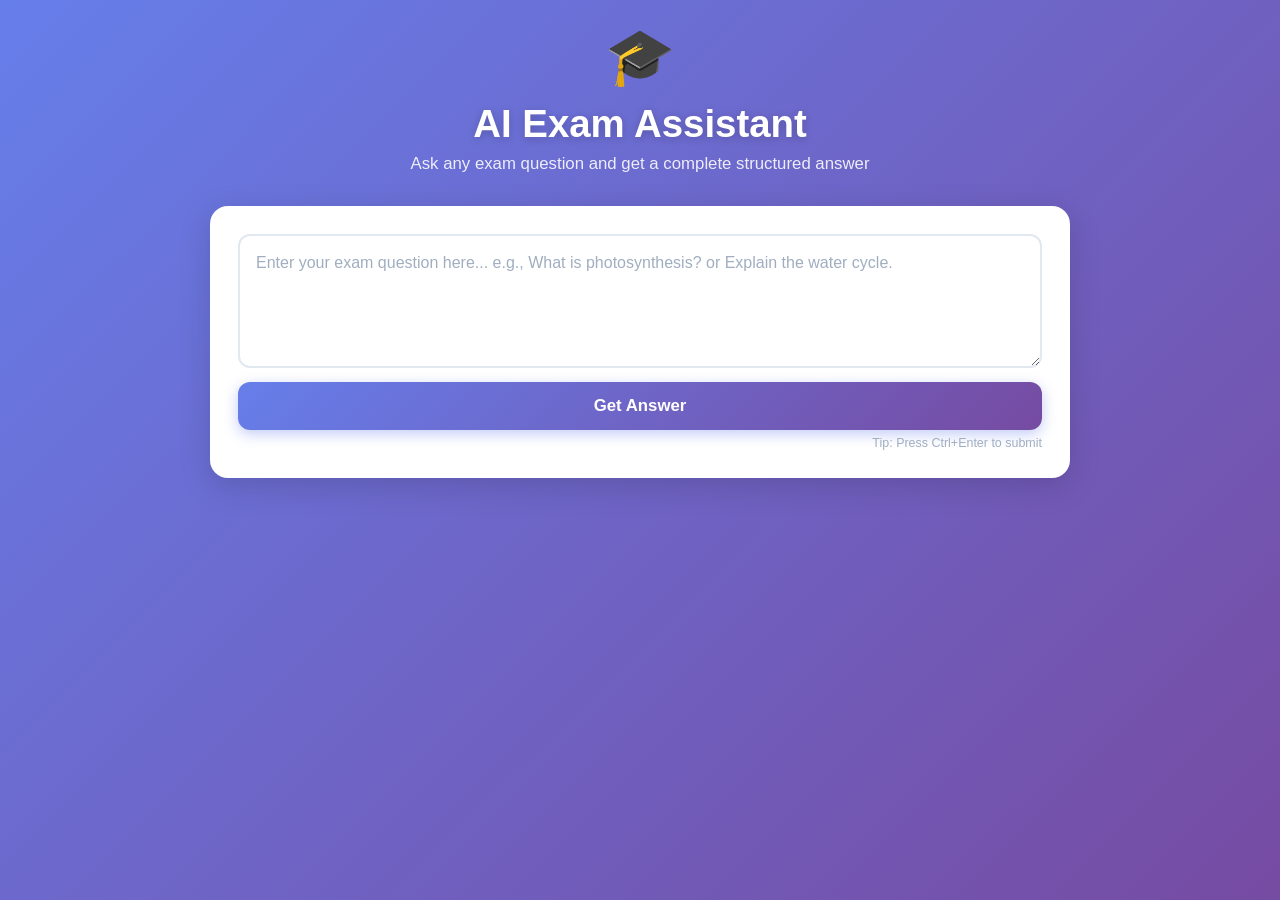
==== templates/index.html @ 17922f86 "Build an AI Exam Assistant web application Create a Flask application with a Python backend, HTML/CS" ====
<!DOCTYPE html>
<html lang="en">
<head>
    <meta charset="UTF-8">
    <meta name="viewport" content="width=device-width, initial-scale=1.0">
    <title>AI Exam Assistant</title>
    <link rel="stylesheet" href="/static/style.css">
</head>
<body>
    <div class="container">
        <header>
            <div class="logo">🎓</div>
            <h1>AI Exam Assistant</h1>
            <p class="subtitle">Ask any exam question and get a complete structured answer</p>
        </header>

        <div class="input-section">
            <div class="input-wrapper">
                <textarea
                    id="questionInput"
                    placeholder="Enter your exam question here... e.g., What is photosynthesis? or Explain the water cycle."
                    rows="4"
                ></textarea>
                <button id="askBtn" onclick="askQuestion()">
                    <span id="btnText">Get Answer</span>
                    <span id="btnLoader" class="hidden">⏳ Generating...</span>
                </button>
            </div>
        </div>

        <div id="errorBox" class="error-box hidden"></div>

        <div id="resultSection" class="result-section hidden">
            <div class="result-header">
                <h2>📋 Your Answer</h2>
                <button class="clear-btn" onclick="clearResult()">✕ Clear</button>
            </div>
            <div id="questionDisplay" class="question-display"></div>
            <div id="answerCards" class="answer-cards"></div>
        </div>
    </div>

    <script>
        const sectionConfig = [
            { key: "Simple Explanation", icon: "💡", color: "blue" },
            { key: "Bullet Points", icon: "📌", color: "green" },
            { key: "2-Mark Answer", icon: "✏️", color: "orange" },
            { key: "5-Mark Answer", icon: "📝", color: "purple" },
            { key: "Keywords", icon: "🔑", color: "red" },
            { key: "Hindi Translation", icon: "🇮🇳", color: "teal" },
        ];

        function parseAnswer(text) {
            const sections = {};
            const lines = text.split('\n');
            let currentSection = null;
            let currentContent = [];

            for (const line of lines) {
                const trimmed = line.trim();
                let matched = false;

                for (const config of sectionConfig) {
                    const patterns = [
                        new RegExp(`^\\*?\\*?\\d+\\.?\\s*\\*?\\*?${config.key}\\*?\\*?`, 'i'),
                        new RegExp(`^\\*?\\*?${config.key}\\*?\\*?\\s*:?\\s*$`, 'i'),
                        new RegExp(`^#+\\s*${config.key}`, 'i'),
                    ];
                    for (const pattern of patterns) {
                        if (pattern.test(trimmed)) {
                            if (currentSection) {
                                sections[currentSection] = currentContent.join('\n').trim();
                            }
                            currentSection = config.key;
                            currentContent = [];
                            matched = true;
                            break;
                        }
                    }
                    if (matched) break;
                }

                if (!matched && currentSection) {
                    currentContent.push(line);
                }
            }

            if (currentSection) {
                sections[currentSection] = currentContent.join('\n').trim();
            }

            return sections;
        }

        function formatContent(text) {
            return text
                .replace(/\*\*(.*?)\*\*/g, '<strong>$1</strong>')
                .replace(/\*(.*?)\*/g, '<em>$1</em>')
                .replace(/^[-•]\s+(.+)/gm, '<li>$1</li>')
                .replace(/(<li>.*<\/li>)/s, '<ul>$1</ul>')
                .replace(/\n\n/g, '</p><p>')
                .replace(/\n/g, '<br>');
        }

        async function askQuestion() {
            const question = document.getElementById('questionInput').value.trim();
            if (!question) {
                showError("Please enter a question before submitting.");
                return;
            }

            setLoading(true);
            hideError();
            hideResult();

            try {
                const response = await fetch('/ask', {
                    method: 'POST',
                    headers: { 'Content-Type': 'application/json' },
                    body: JSON.stringify({ question })
                });

                const data = await response.json();

                if (data.error) {
                    showError(data.error);
                } else {
                    displayResult(question, data.answer);
                }
            } catch (err) {
                showError("Something went wrong. Please try again.");
            } finally {
                setLoading(false);
            }
        }

        function displayResult(question, answerText) {
            document.getElementById('questionDisplay').textContent = '❓ ' + question;

            const sections = parseAnswer(answerText);
            const cardsContainer = document.getElementById('answerCards');
            cardsContainer.innerHTML = '';

            for (const config of sectionConfig) {
                const content = sections[config.key];
                if (!content) continue;

                const card = document.createElement('div');
                card.className = `answer-card color-${config.color}`;
                card.innerHTML = `
                    <div class="card-header">
                        <span class="card-icon">${config.icon}</span>
                        <h3>${config.key}</h3>
                    </div>
                    <div class="card-body">${formatContent(content)}</div>
                `;
                cardsContainer.appendChild(card);
            }

            if (cardsContainer.children.length === 0) {
                cardsContainer.innerHTML = `<div class="raw-answer">${formatContent(answerText)}</div>`;
            }

            document.getElementById('resultSection').classList.remove('hidden');
            document.getElementById('resultSection').scrollIntoView({ behavior: 'smooth' });
        }

        function clearResult() {
            hideResult();
            document.getElementById('questionInput').value = '';
        }

        function setLoading(loading) {
            const btn = document.getElementById('askBtn');
            const btnText = document.getElementById('btnText');
            const btnLoader = document.getElementById('btnLoader');
            btn.disabled = loading;
            btnText.classList.toggle('hidden', loading);
            btnLoader.classList.toggle('hidden', !loading);
        }

        function showError(msg) {
            const box = document.getElementById('errorBox');
            box.textContent = '⚠️ ' + msg;
            box.classList.remove('hidden');
        }

        function hideError() {
            document.getElementById('errorBox').classList.add('hidden');
        }

        function hideResult() {
            document.getElementById('resultSection').classList.add('hidden');
        }

        document.getElementById('questionInput').addEventListener('keydown', function(e) {
            if (e.key === 'Enter' && (e.ctrlKey || e.metaKey)) {
                askQuestion();
            }
        });
    </script>
</body>
</html>
---- static/style.css ----
* {
    margin: 0;
    padding: 0;
    box-sizing: border-box;
}

body {
    font-family: 'Segoe UI', Tahoma, Geneva, Verdana, sans-serif;
    background: linear-gradient(135deg, #667eea 0%, #764ba2 100%);
    min-height: 100vh;
    padding: 24px 16px;
}

.container {
    max-width: 860px;
    margin: 0 auto;
}

header {
    text-align: center;
    margin-bottom: 32px;
    color: white;
}

.logo {
    font-size: 56px;
    margin-bottom: 12px;
}

header h1 {
    font-size: 2.4rem;
    font-weight: 700;
    margin-bottom: 8px;
    text-shadow: 0 2px 8px rgba(0,0,0,0.2);
}

.subtitle {
    font-size: 1.05rem;
    opacity: 0.88;
}

.input-section {
    background: white;
    border-radius: 18px;
    padding: 28px;
    box-shadow: 0 8px 32px rgba(0,0,0,0.15);
    margin-bottom: 20px;
}

.input-wrapper {
    display: flex;
    flex-direction: column;
    gap: 14px;
}

textarea {
    width: 100%;
    border: 2px solid #e2e8f0;
    border-radius: 12px;
    padding: 14px 16px;
    font-size: 1rem;
    font-family: inherit;
    resize: vertical;
    transition: border-color 0.2s;
    outline: none;
    color: #1a202c;
    line-height: 1.6;
}

textarea:focus {
    border-color: #667eea;
    box-shadow: 0 0 0 3px rgba(102, 126, 234, 0.15);
}

textarea::placeholder {
    color: #a0aec0;
}

button#askBtn {
    background: linear-gradient(135deg, #667eea 0%, #764ba2 100%);
    color: white;
    border: none;
    border-radius: 12px;
    padding: 14px 28px;
    font-size: 1.05rem;
    font-weight: 600;
    cursor: pointer;
    transition: transform 0.15s, box-shadow 0.15s, opacity 0.15s;
    box-shadow: 0 4px 14px rgba(102, 126, 234, 0.4);
}

button#askBtn:hover:not(:disabled) {
    transform: translateY(-2px);
    box-shadow: 0 6px 20px rgba(102, 126, 234, 0.5);
}

button#askBtn:active:not(:disabled) {
    transform: translateY(0);
}

button#askBtn:disabled {
    opacity: 0.7;
    cursor: not-allowed;
}

.hidden {
    display: none !important;
}

.error-box {
    background: #fff5f5;
    border: 1.5px solid #fc8181;
    color: #c53030;
    border-radius: 12px;
    padding: 14px 18px;
    margin-bottom: 20px;
    font-size: 0.95rem;
}

.result-section {
    background: white;
    border-radius: 18px;
    padding: 28px;
    box-shadow: 0 8px 32px rgba(0,0,0,0.15);
}

.result-header {
    display: flex;
    justify-content: space-between;
    align-items: center;
    margin-bottom: 16px;
}

.result-header h2 {
    font-size: 1.3rem;
    color: #2d3748;
}

.clear-btn {
    background: #f7fafc;
    border: 1.5px solid #e2e8f0;
    color: #718096;
    border-radius: 8px;
    padding: 6px 14px;
    font-size: 0.875rem;
    cursor: pointer;
    transition: background 0.15s, color 0.15s;
}

.clear-btn:hover {
    background: #edf2f7;
    color: #4a5568;
}

.question-display {
    background: #f7fafc;
    border-left: 4px solid #667eea;
    border-radius: 8px;
    padding: 12px 16px;
    font-size: 1rem;
    color: #2d3748;
    font-weight: 500;
    margin-bottom: 24px;
    line-height: 1.5;
}

.answer-cards {
    display: grid;
    grid-template-columns: 1fr 1fr;
    gap: 16px;
}

@media (max-width: 600px) {
    .answer-cards {
        grid-template-columns: 1fr;
    }

    header h1 {
        font-size: 1.8rem;
    }
}

.answer-card {
    border-radius: 14px;
    overflow: hidden;
    border: 1.5px solid #e2e8f0;
    transition: transform 0.15s, box-shadow 0.15s;
}

.answer-card:hover {
    transform: translateY(-2px);
    box-shadow: 0 6px 20px rgba(0,0,0,0.1);
}

.card-header {
    display: flex;
    align-items: center;
    gap: 10px;
    padding: 12px 16px;
    font-weight: 600;
    font-size: 0.95rem;
}

.card-icon {
    font-size: 1.2rem;
}

.card-header h3 {
    font-size: 0.95rem;
    font-weight: 600;
}

.card-body {
    padding: 14px 16px;
    font-size: 0.92rem;
    color: #4a5568;
    line-height: 1.7;
    background: white;
}

.card-body ul {
    padding-left: 18px;
}

.card-body li {
    margin-bottom: 6px;
}

.card-body strong {
    color: #2d3748;
}

.raw-answer {
    padding: 16px;
    font-size: 0.95rem;
    color: #4a5568;
    line-height: 1.7;
}

/* Color themes per card */
.color-blue .card-header { background: #ebf8ff; color: #2b6cb0; }
.color-blue { border-color: #bee3f8; }

.color-green .card-header { background: #f0fff4; color: #276749; }
.color-green { border-color: #c6f6d5; }

.color-orange .card-header { background: #fffaf0; color: #c05621; }
.color-orange { border-color: #fbd38d; }

.color-purple .card-header { background: #faf5ff; color: #553c9a; }
.color-purple { border-color: #d6bcfa; }

.color-red .card-header { background: #fff5f5; color: #c53030; }
.color-red { border-color: #fed7d7; }

.color-teal .card-header { background: #e6fffa; color: #234e52; }
.color-teal { border-color: #b2f5ea; }

/* Hint text */
.input-section::after {
    content: 'Tip: Press Ctrl+Enter to submit';
    display: block;
    text-align: right;
    font-size: 0.78rem;
    color: #a0aec0;
    margin-top: 6px;
}
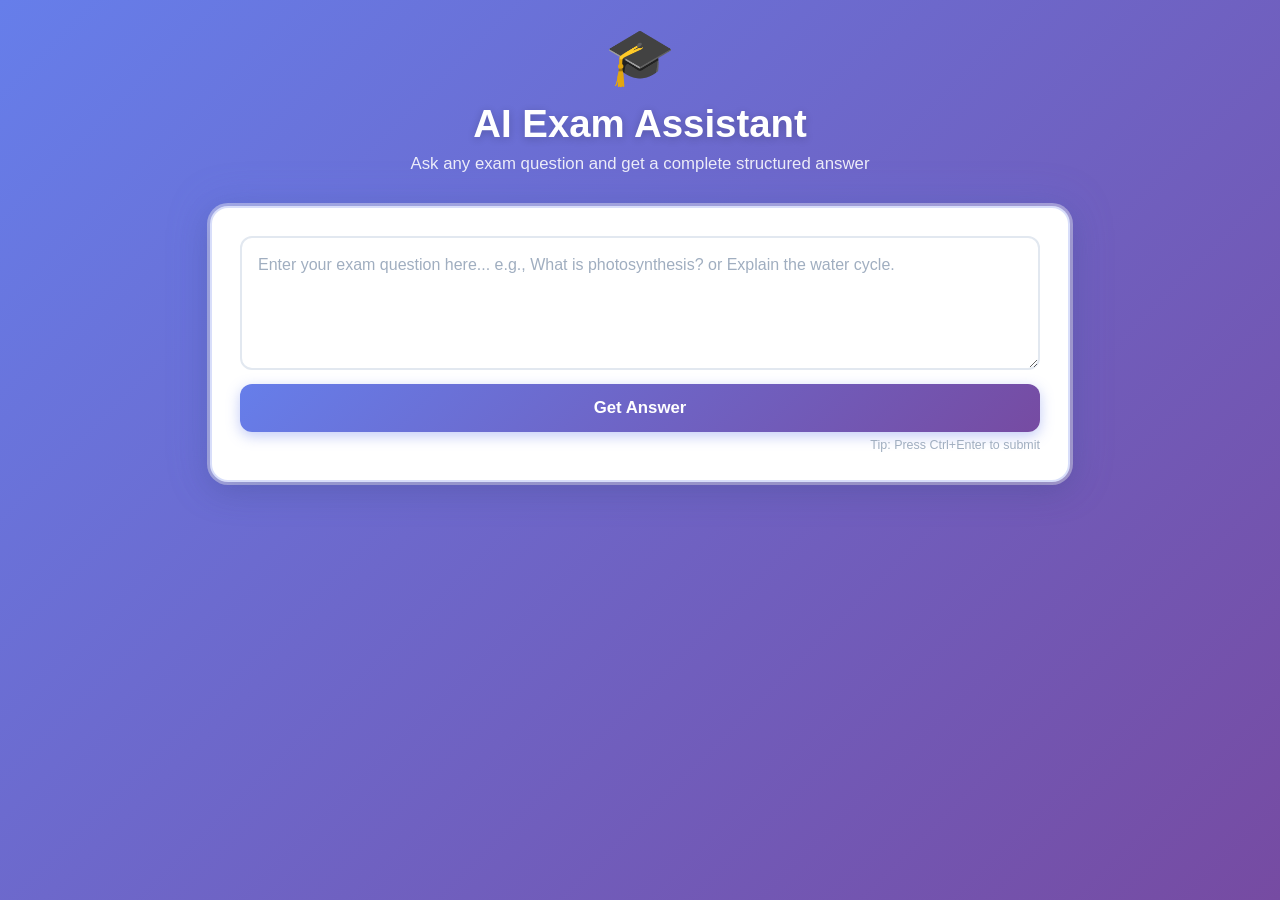
==== commit d538289e: "Improve text formatting and alignment in answer cards Refactors the `formatContent` JavaScript funct" ====
--- a/templates/index.html
+++ b/templates/index.html
@@ -93,13 +93,43 @@
         }
 
         function formatContent(text) {
-            return text
-                .replace(/\*\*(.*?)\*\*/g, '<strong>$1</strong>')
-                .replace(/\*(.*?)\*/g, '<em>$1</em>')
-                .replace(/^[-•]\s+(.+)/gm, '<li>$1</li>')
-                .replace(/(<li>.*<\/li>)/s, '<ul>$1</ul>')
-                .replace(/\n\n/g, '</p><p>')
-                .replace(/\n/g, '<br>');
+            const lines = text.split('\n');
+            let html = '';
+            let inList = false;
+
+            for (let i = 0; i < lines.length; i++) {
+                let line = lines[i]
+                    .replace(/\*\*(.*?)\*\*/g, '<strong>$1</strong>')
+                    .replace(/\*(.*?)\*/g, '<em>$1</em>');
+
+                const isBullet = /^[-•*]\s+/.test(line);
+                const isNumbered = /^\d+\.\s+/.test(line);
+                const isEmpty = line.trim() === '';
+
+                if (isBullet) {
+                    if (!inList) { html += '<ul>'; inList = true; }
+                    html += `<li>${line.replace(/^[-•*]\s+/, '')}</li>`;
+                } else if (isNumbered) {
+                    if (!inList) { html += '<ol>'; inList = 'ol'; }
+                    html += `<li>${line.replace(/^\d+\.\s+/, '')}</li>`;
+                } else {
+                    if (inList) {
+                        html += inList === 'ol' ? '</ol>' : '</ul>';
+                        inList = false;
+                    }
+                    if (isEmpty) {
+                        html += '';
+                    } else {
+                        html += `<p>${line}</p>`;
+                    }
+                }
+            }
+
+            if (inList) {
+                html += inList === 'ol' ? '</ol>' : '</ul>';
+            }
+
+            return html;
         }
 
         async function askQuestion() {
--- a/static/style.css
+++ b/static/style.css
@@ -43,8 +43,10 @@
     background: white;
     border-radius: 18px;
     padding: 28px;
-    box-shadow: 0 8px 32px rgba(0,0,0,0.15);
+    box-shadow: 0 8px 32px rgba(0,0,0,0.15), 0 0 0 3px rgba(255,255,255,0.4), 0 0 40px rgba(102,126,234,0.35);
     margin-bottom: 20px;
+    border: 2px solid rgba(102, 126, 234, 0.25);
+    position: relative;
 }
 
 .input-wrapper {
@@ -121,7 +123,8 @@
     background: white;
     border-radius: 18px;
     padding: 28px;
-    box-shadow: 0 8px 32px rgba(0,0,0,0.15);
+    box-shadow: 0 8px 32px rgba(0,0,0,0.15), 0 0 0 3px rgba(255,255,255,0.4), 0 0 40px rgba(118,75,162,0.3);
+    border: 2px solid rgba(118, 75, 162, 0.2);
 }
 
 .result-header {
@@ -153,15 +156,16 @@
 }
 
 .question-display {
-    background: #f7fafc;
-    border-left: 4px solid #667eea;
-    border-radius: 8px;
-    padding: 12px 16px;
+    background: linear-gradient(135deg, #eef2ff, #f5f3ff);
+    border-left: 5px solid #667eea;
+    border-radius: 10px;
+    padding: 14px 18px;
     font-size: 1rem;
     color: #2d3748;
-    font-weight: 500;
+    font-weight: 600;
     margin-bottom: 24px;
     line-height: 1.5;
+    box-shadow: 0 2px 10px rgba(102,126,234,0.12);
 }
 
 .answer-cards {
@@ -183,13 +187,14 @@
 .answer-card {
     border-radius: 14px;
     overflow: hidden;
-    border: 1.5px solid #e2e8f0;
-    transition: transform 0.15s, box-shadow 0.15s;
+    border: 2px solid #e2e8f0;
+    transition: transform 0.2s, box-shadow 0.2s;
+    box-shadow: 0 2px 10px rgba(0,0,0,0.07);
 }
 
 .answer-card:hover {
-    transform: translateY(-2px);
-    box-shadow: 0 6px 20px rgba(0,0,0,0.1);
+    transform: translateY(-3px);
+    box-shadow: 0 10px 28px rgba(0,0,0,0.14);
 }
 
 .card-header {
@@ -214,20 +219,42 @@
     padding: 14px 16px;
     font-size: 0.92rem;
     color: #4a5568;
-    line-height: 1.7;
+    line-height: 1.75;
     background: white;
 }
 
-.card-body ul {
-    padding-left: 18px;
+.card-body p {
+    margin: 0 0 8px 0;
+}
+
+.card-body p:last-child {
+    margin-bottom: 0;
+}
+
+.card-body ul,
+.card-body ol {
+    padding-left: 20px;
+    margin: 4px 0 8px 0;
 }
 
 .card-body li {
-    margin-bottom: 6px;
+    margin-bottom: 5px;
+    padding-left: 4px;
+    line-height: 1.6;
+}
+
+.card-body li:last-child {
+    margin-bottom: 0;
 }
 
 .card-body strong {
     color: #2d3748;
+    font-weight: 600;
+}
+
+.card-body em {
+    color: #553c9a;
+    font-style: italic;
 }
 
 .raw-answer {
@@ -237,24 +264,24 @@
     line-height: 1.7;
 }
 
-/* Color themes per card */
-.color-blue .card-header { background: #ebf8ff; color: #2b6cb0; }
-.color-blue { border-color: #bee3f8; }
-
-.color-green .card-header { background: #f0fff4; color: #276749; }
-.color-green { border-color: #c6f6d5; }
-
-.color-orange .card-header { background: #fffaf0; color: #c05621; }
-.color-orange { border-color: #fbd38d; }
-
-.color-purple .card-header { background: #faf5ff; color: #553c9a; }
-.color-purple { border-color: #d6bcfa; }
-
-.color-red .card-header { background: #fff5f5; color: #c53030; }
-.color-red { border-color: #fed7d7; }
-
-.color-teal .card-header { background: #e6fffa; color: #234e52; }
-.color-teal { border-color: #b2f5ea; }
+/* Color themes per card — vivid highlight versions */
+.color-blue .card-header { background: linear-gradient(135deg, #bee3f8, #ebf8ff); color: #1a56a0; border-bottom: 2px solid #90cdf4; }
+.color-blue { border-color: #90cdf4; box-shadow: 0 2px 10px rgba(66,153,225,0.12); }
+
+.color-green .card-header { background: linear-gradient(135deg, #c6f6d5, #f0fff4); color: #1d5e3a; border-bottom: 2px solid #9ae6b4; }
+.color-green { border-color: #9ae6b4; box-shadow: 0 2px 10px rgba(72,187,120,0.12); }
+
+.color-orange .card-header { background: linear-gradient(135deg, #fbd38d, #fffaf0); color: #9c4221; border-bottom: 2px solid #f6ad55; }
+.color-orange { border-color: #f6ad55; box-shadow: 0 2px 10px rgba(237,137,54,0.12); }
+
+.color-purple .card-header { background: linear-gradient(135deg, #d6bcfa, #faf5ff); color: #44337a; border-bottom: 2px solid #b794f4; }
+.color-purple { border-color: #b794f4; box-shadow: 0 2px 10px rgba(128,90,213,0.12); }
+
+.color-red .card-header { background: linear-gradient(135deg, #fed7d7, #fff5f5); color: #9b2c2c; border-bottom: 2px solid #fc8181; }
+.color-red { border-color: #fc8181; box-shadow: 0 2px 10px rgba(245,101,101,0.12); }
+
+.color-teal .card-header { background: linear-gradient(135deg, #b2f5ea, #e6fffa); color: #1d4044; border-bottom: 2px solid #81e6d9; }
+.color-teal { border-color: #81e6d9; box-shadow: 0 2px 10px rgba(56,178,172,0.12); }
 
 /* Hint text */
 .input-section::after {
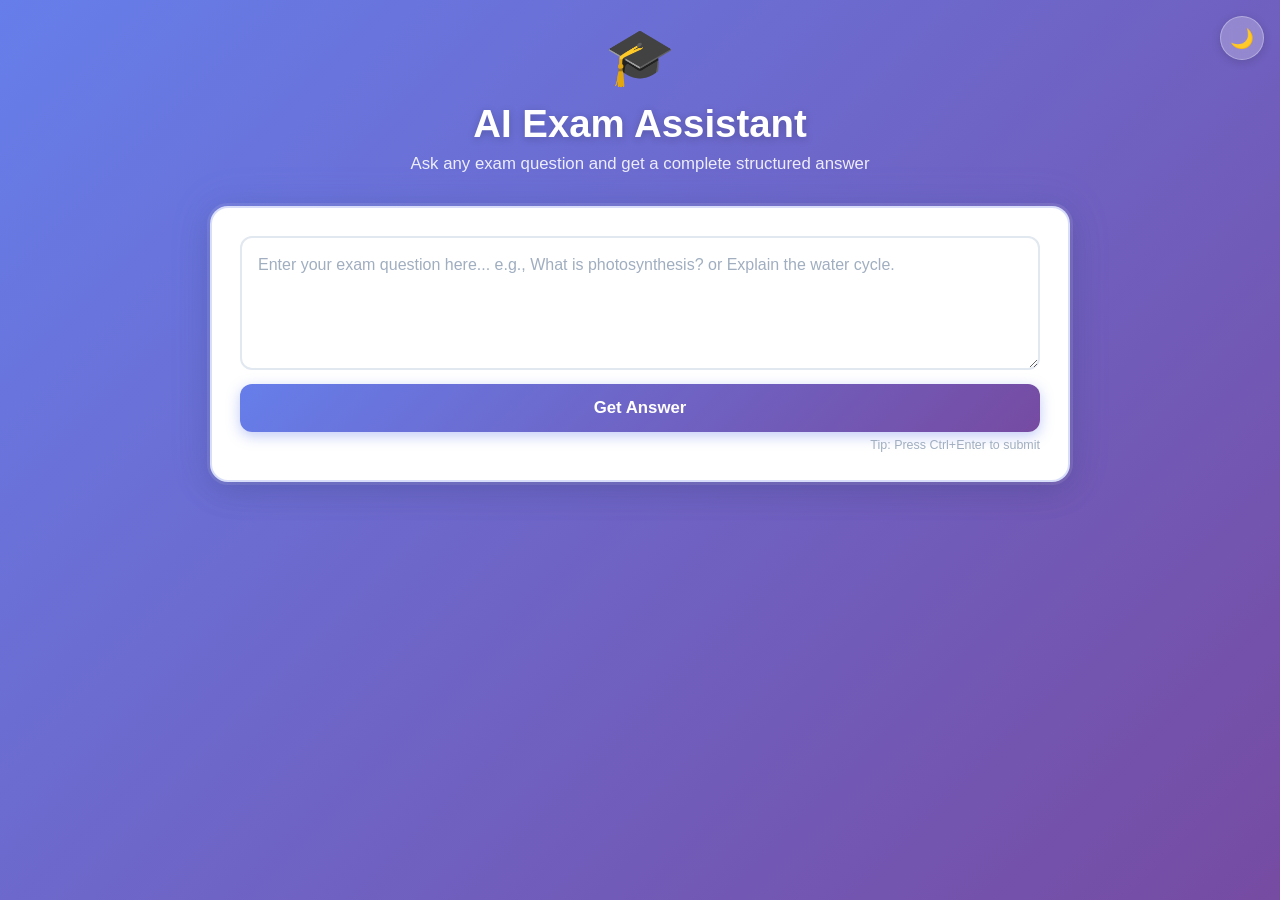
==== commit 1faf926b: "Add light and dark mode theme toggle to the application Introduces CSS variables for theming, a them" ====
--- a/templates/index.html
+++ b/templates/index.html
@@ -7,6 +7,10 @@
     <link rel="stylesheet" href="/static/style.css">
 </head>
 <body>
+    <button class="theme-toggle" id="themeToggle" onclick="toggleTheme()" title="Toggle dark/light mode">
+        <span id="themeIcon">🌙</span>
+    </button>
+
     <div class="container">
         <header>
             <div class="logo">🎓</div>
@@ -97,38 +101,35 @@
             let html = '';
             let inList = false;
 
-            for (let i = 0; i < lines.length; i++) {
-                let line = lines[i]
+            function styleLine(raw) {
+                return raw
                     .replace(/\*\*(.*?)\*\*/g, '<strong>$1</strong>')
                     .replace(/\*(.*?)\*/g, '<em>$1</em>');
-
-                const isBullet = /^[-•*]\s+/.test(line);
-                const isNumbered = /^\d+\.\s+/.test(line);
-                const isEmpty = line.trim() === '';
+            }
+
+            for (let i = 0; i < lines.length; i++) {
+                const raw = lines[i];
+                const trimmed = raw.trim();
+                const isBullet   = /^[-•*]\s+/.test(trimmed);
+                const isNumbered = /^\d+\.\s+/.test(trimmed);
+                const isEmpty    = trimmed === '';
 
                 if (isBullet) {
-                    if (!inList) { html += '<ul>'; inList = true; }
-                    html += `<li>${line.replace(/^[-•*]\s+/, '')}</li>`;
+                    if (!inList) { html += '<ul>'; inList = 'ul'; }
+                    html += `<li>${styleLine(trimmed.replace(/^[-•*]\s+/, ''))}</li>`;
                 } else if (isNumbered) {
+                    if (inList === 'ul') { html += '</ul>'; inList = false; }
                     if (!inList) { html += '<ol>'; inList = 'ol'; }
-                    html += `<li>${line.replace(/^\d+\.\s+/, '')}</li>`;
+                    html += `<li>${styleLine(trimmed.replace(/^\d+\.\s+/, ''))}</li>`;
                 } else {
-                    if (inList) {
-                        html += inList === 'ol' ? '</ol>' : '</ul>';
-                        inList = false;
+                    if (inList) { html += inList === 'ol' ? '</ol>' : '</ul>'; inList = false; }
+                    if (!isEmpty) {
+                        html += `<p>${styleLine(trimmed)}</p>`;
                     }
-                    if (isEmpty) {
-                        html += '';
-                    } else {
-                        html += `<p>${line}</p>`;
-                    }
-                }
-            }
-
-            if (inList) {
-                html += inList === 'ol' ? '</ol>' : '</ul>';
-            }
-
+                }
+            }
+
+            if (inList) { html += inList === 'ol' ? '</ol>' : '</ul>'; }
             return html;
         }
 
@@ -228,6 +229,20 @@
                 askQuestion();
             }
         });
+
+        function toggleTheme() {
+            const isDark = document.body.classList.toggle('dark');
+            document.getElementById('themeIcon').textContent = isDark ? '☀️' : '🌙';
+            localStorage.setItem('theme', isDark ? 'dark' : 'light');
+        }
+
+        (function () {
+            const saved = localStorage.getItem('theme');
+            if (saved === 'dark') {
+                document.body.classList.add('dark');
+                document.getElementById('themeIcon').textContent = '☀️';
+            }
+        })();
     </script>
 </body>
 </html>
--- a/static/style.css
+++ b/static/style.css
@@ -4,11 +4,96 @@
     box-sizing: border-box;
 }
 
+/* ── Light mode (default) ── */
+:root {
+    --bg-gradient: linear-gradient(135deg, #667eea 0%, #764ba2 100%);
+    --card-bg: #ffffff;
+    --card-border: #e2e8f0;
+    --body-text: #374151;
+    --heading-text: #2d3748;
+    --strong-text: #1a202c;
+    --em-text: #553c9a;
+    --input-border: #e2e8f0;
+    --input-focus: #667eea;
+    --input-text: #1a202c;
+    --placeholder: #a0aec0;
+    --section-bg: #ffffff;
+    --question-bg: linear-gradient(135deg, #eef2ff, #f5f3ff);
+    --result-border: rgba(118, 75, 162, 0.2);
+    --hint-color: #a0aec0;
+    --clear-bg: #f7fafc;
+    --clear-border: #e2e8f0;
+    --clear-text: #718096;
+    --clear-hover-bg: #edf2f7;
+    --error-bg: #fff5f5;
+    --error-border: #fc8181;
+    --error-text: #c53030;
+    --toggle-bg: rgba(255,255,255,0.25);
+    --toggle-hover: rgba(255,255,255,0.4);
+    --toggle-shadow: rgba(0,0,0,0.15);
+}
+
+/* ── Dark mode ── */
+body.dark {
+    --bg-gradient: linear-gradient(135deg, #1a1a2e 0%, #16213e 50%, #0f3460 100%);
+    --card-bg: #1e2433;
+    --card-border: #2d3748;
+    --body-text: #cbd5e0;
+    --heading-text: #e2e8f0;
+    --strong-text: #f7fafc;
+    --em-text: #b794f4;
+    --input-border: #2d3748;
+    --input-focus: #7f9cf5;
+    --input-text: #e2e8f0;
+    --placeholder: #4a5568;
+    --section-bg: #1e2433;
+    --question-bg: linear-gradient(135deg, #2d3561, #2d2b55);
+    --result-border: rgba(159, 122, 234, 0.25);
+    --hint-color: #4a5568;
+    --clear-bg: #2d3748;
+    --clear-border: #4a5568;
+    --clear-text: #a0aec0;
+    --clear-hover-bg: #4a5568;
+    --error-bg: #2d1f1f;
+    --error-border: #c53030;
+    --error-text: #fc8181;
+    --toggle-bg: rgba(255,255,255,0.1);
+    --toggle-hover: rgba(255,255,255,0.2);
+    --toggle-shadow: rgba(0,0,0,0.4);
+}
+
 body {
     font-family: 'Segoe UI', Tahoma, Geneva, Verdana, sans-serif;
-    background: linear-gradient(135deg, #667eea 0%, #764ba2 100%);
+    background: var(--bg-gradient);
     min-height: 100vh;
     padding: 24px 16px;
+    transition: background 0.3s ease;
+}
+
+/* ── Theme Toggle Button ── */
+.theme-toggle {
+    position: fixed;
+    top: 16px;
+    right: 16px;
+    z-index: 999;
+    background: var(--toggle-bg);
+    border: 1.5px solid rgba(255,255,255,0.3);
+    border-radius: 50%;
+    width: 44px;
+    height: 44px;
+    font-size: 1.2rem;
+    cursor: pointer;
+    display: flex;
+    align-items: center;
+    justify-content: center;
+    box-shadow: 0 2px 10px var(--toggle-shadow);
+    transition: background 0.2s, transform 0.2s;
+    backdrop-filter: blur(6px);
+}
+
+.theme-toggle:hover {
+    background: var(--toggle-hover);
+    transform: scale(1.1);
 }
 
 .container {
@@ -40,13 +125,14 @@
 }
 
 .input-section {
-    background: white;
+    background: var(--card-bg);
     border-radius: 18px;
     padding: 28px;
-    box-shadow: 0 8px 32px rgba(0,0,0,0.15), 0 0 0 3px rgba(255,255,255,0.4), 0 0 40px rgba(102,126,234,0.35);
+    box-shadow: 0 8px 32px rgba(0,0,0,0.15), 0 0 0 3px rgba(255,255,255,0.1), 0 0 40px rgba(102,126,234,0.2);
     margin-bottom: 20px;
     border: 2px solid rgba(102, 126, 234, 0.25);
     position: relative;
+    transition: background 0.3s ease;
 }
 
 .input-wrapper {
@@ -57,25 +143,26 @@
 
 textarea {
     width: 100%;
-    border: 2px solid #e2e8f0;
+    border: 2px solid var(--input-border);
     border-radius: 12px;
     padding: 14px 16px;
     font-size: 1rem;
     font-family: inherit;
     resize: vertical;
-    transition: border-color 0.2s;
+    transition: border-color 0.2s, background 0.3s, color 0.3s;
     outline: none;
-    color: #1a202c;
+    color: var(--input-text);
+    background: var(--card-bg);
     line-height: 1.6;
 }
 
 textarea:focus {
-    border-color: #667eea;
+    border-color: var(--input-focus);
     box-shadow: 0 0 0 3px rgba(102, 126, 234, 0.15);
 }
 
 textarea::placeholder {
-    color: #a0aec0;
+    color: var(--placeholder);
 }
 
 button#askBtn {
@@ -110,21 +197,23 @@
 }
 
 .error-box {
-    background: #fff5f5;
-    border: 1.5px solid #fc8181;
-    color: #c53030;
+    background: var(--error-bg);
+    border: 1.5px solid var(--error-border);
+    color: var(--error-text);
     border-radius: 12px;
     padding: 14px 18px;
     margin-bottom: 20px;
     font-size: 0.95rem;
+    transition: background 0.3s, color 0.3s;
 }
 
 .result-section {
-    background: white;
+    background: var(--card-bg);
     border-radius: 18px;
     padding: 28px;
-    box-shadow: 0 8px 32px rgba(0,0,0,0.15), 0 0 0 3px rgba(255,255,255,0.4), 0 0 40px rgba(118,75,162,0.3);
-    border: 2px solid rgba(118, 75, 162, 0.2);
+    box-shadow: 0 8px 32px rgba(0,0,0,0.15), 0 0 0 3px rgba(255,255,255,0.1), 0 0 40px rgba(118,75,162,0.2);
+    border: 2px solid var(--result-border);
+    transition: background 0.3s ease;
 }
 
 .result-header {
@@ -136,13 +225,13 @@
 
 .result-header h2 {
     font-size: 1.3rem;
-    color: #2d3748;
+    color: var(--heading-text);
 }
 
 .clear-btn {
-    background: #f7fafc;
-    border: 1.5px solid #e2e8f0;
-    color: #718096;
+    background: var(--clear-bg);
+    border: 1.5px solid var(--clear-border);
+    color: var(--clear-text);
     border-radius: 8px;
     padding: 6px 14px;
     font-size: 0.875rem;
@@ -151,34 +240,31 @@
 }
 
 .clear-btn:hover {
-    background: #edf2f7;
-    color: #4a5568;
+    background: var(--clear-hover-bg);
+    color: var(--heading-text);
 }
 
 .question-display {
-    background: linear-gradient(135deg, #eef2ff, #f5f3ff);
+    background: var(--question-bg);
     border-left: 5px solid #667eea;
     border-radius: 10px;
     padding: 14px 18px;
     font-size: 1rem;
-    color: #2d3748;
+    color: var(--heading-text);
     font-weight: 600;
     margin-bottom: 24px;
     line-height: 1.5;
     box-shadow: 0 2px 10px rgba(102,126,234,0.12);
+    transition: background 0.3s, color 0.3s;
 }
 
 .answer-cards {
     display: grid;
-    grid-template-columns: 1fr 1fr;
-    gap: 16px;
+    grid-template-columns: 1fr;
+    gap: 32px;
 }
 
 @media (max-width: 600px) {
-    .answer-cards {
-        grid-template-columns: 1fr;
-    }
-
     header h1 {
         font-size: 1.8rem;
     }
@@ -187,44 +273,51 @@
 .answer-card {
     border-radius: 14px;
     overflow: hidden;
-    border: 2px solid #e2e8f0;
-    transition: transform 0.2s, box-shadow 0.2s;
+    border: 2px solid var(--card-border);
+    transition: transform 0.2s, box-shadow 0.2s, background 0.3s;
     box-shadow: 0 2px 10px rgba(0,0,0,0.07);
+    display: flex;
+    flex-direction: column;
 }
 
 .answer-card:hover {
-    transform: translateY(-3px);
-    box-shadow: 0 10px 28px rgba(0,0,0,0.14);
+    transform: translateY(-2px);
+    box-shadow: 0 8px 24px rgba(0,0,0,0.12);
 }
 
 .card-header {
     display: flex;
     align-items: center;
-    gap: 10px;
-    padding: 12px 16px;
-    font-weight: 600;
+    gap: 14px;
+    padding: 18px 26px;
+    font-weight: 900;
+    font-size: 1.05rem;
+}
+
+.card-icon {
+    font-size: 1.4rem;
+}
+
+.card-header h3 {
+    font-size: 1.05rem;
+    font-weight: 900;
+    letter-spacing: 0.02em;
+    text-transform: uppercase;
+}
+
+.card-body {
+    padding: 22px 26px;
     font-size: 0.95rem;
-}
-
-.card-icon {
-    font-size: 1.2rem;
-}
-
-.card-header h3 {
-    font-size: 0.95rem;
-    font-weight: 600;
-}
-
-.card-body {
-    padding: 14px 16px;
-    font-size: 0.92rem;
-    color: #4a5568;
-    line-height: 1.75;
-    background: white;
+    color: var(--body-text);
+    line-height: 1.9;
+    background: var(--card-bg);
+    flex: 1;
+    text-align: justify;
+    transition: background 0.3s, color 0.3s;
 }
 
 .card-body p {
-    margin: 0 0 8px 0;
+    margin: 0 0 14px 0;
 }
 
 .card-body p:last-child {
@@ -233,14 +326,14 @@
 
 .card-body ul,
 .card-body ol {
-    padding-left: 20px;
-    margin: 4px 0 8px 0;
+    padding-left: 24px;
+    margin: 8px 0 12px 0;
 }
 
 .card-body li {
-    margin-bottom: 5px;
-    padding-left: 4px;
-    line-height: 1.6;
+    margin-bottom: 10px;
+    padding-left: 6px;
+    line-height: 1.8;
 }
 
 .card-body li:last-child {
@@ -248,39 +341,40 @@
 }
 
 .card-body strong {
-    color: #2d3748;
-    font-weight: 600;
+    color: var(--strong-text);
+    font-weight: 800;
+    letter-spacing: 0.01em;
 }
 
 .card-body em {
-    color: #553c9a;
+    color: var(--em-text);
     font-style: italic;
 }
 
 .raw-answer {
     padding: 16px;
     font-size: 0.95rem;
-    color: #4a5568;
+    color: var(--body-text);
     line-height: 1.7;
 }
 
 /* Color themes per card — vivid highlight versions */
-.color-blue .card-header { background: linear-gradient(135deg, #bee3f8, #ebf8ff); color: #1a56a0; border-bottom: 2px solid #90cdf4; }
+.color-blue .card-header { background: linear-gradient(135deg, #bee3f8, #ebf8ff); color: #1a56a0; border-bottom: 3px solid #90cdf4; }
 .color-blue { border-color: #90cdf4; box-shadow: 0 2px 10px rgba(66,153,225,0.12); }
 
-.color-green .card-header { background: linear-gradient(135deg, #c6f6d5, #f0fff4); color: #1d5e3a; border-bottom: 2px solid #9ae6b4; }
+.color-green .card-header { background: linear-gradient(135deg, #c6f6d5, #f0fff4); color: #1d5e3a; border-bottom: 3px solid #9ae6b4; }
 .color-green { border-color: #9ae6b4; box-shadow: 0 2px 10px rgba(72,187,120,0.12); }
 
-.color-orange .card-header { background: linear-gradient(135deg, #fbd38d, #fffaf0); color: #9c4221; border-bottom: 2px solid #f6ad55; }
+.color-orange .card-header { background: linear-gradient(135deg, #fbd38d, #fffaf0); color: #9c4221; border-bottom: 3px solid #f6ad55; }
 .color-orange { border-color: #f6ad55; box-shadow: 0 2px 10px rgba(237,137,54,0.12); }
 
-.color-purple .card-header { background: linear-gradient(135deg, #d6bcfa, #faf5ff); color: #44337a; border-bottom: 2px solid #b794f4; }
+.color-purple .card-header { background: linear-gradient(135deg, #d6bcfa, #faf5ff); color: #44337a; border-bottom: 3px solid #b794f4; }
 .color-purple { border-color: #b794f4; box-shadow: 0 2px 10px rgba(128,90,213,0.12); }
 
-.color-red .card-header { background: linear-gradient(135deg, #fed7d7, #fff5f5); color: #9b2c2c; border-bottom: 2px solid #fc8181; }
+.color-red .card-header { background: linear-gradient(135deg, #fed7d7, #fff5f5); color: #9b2c2c; border-bottom: 3px solid #fc8181; }
 .color-red { border-color: #fc8181; box-shadow: 0 2px 10px rgba(245,101,101,0.12); }
 
-.color-teal .card-header { background: linear-gradient(135deg, #b2f5ea, #e6fffa); color: #1d4044; border-bottom: 2px solid #81e6d9; }
+.color-teal .card-header { background: linear-gradient(135deg, #b2f5ea, #e6fffa); color: #1d4044; border-bottom: 3px solid #81e6d9; }
 .color-teal { border-color: #81e6d9; box-shadow: 0 2px 10px rgba(56,178,172,0.12); }
 
 /* Hint text */
@@ -289,6 +383,6 @@
     display: block;
     text-align: right;
     font-size: 0.78rem;
-    color: #a0aec0;
+    color: var(--hint-color);
     margin-top: 6px;
 }
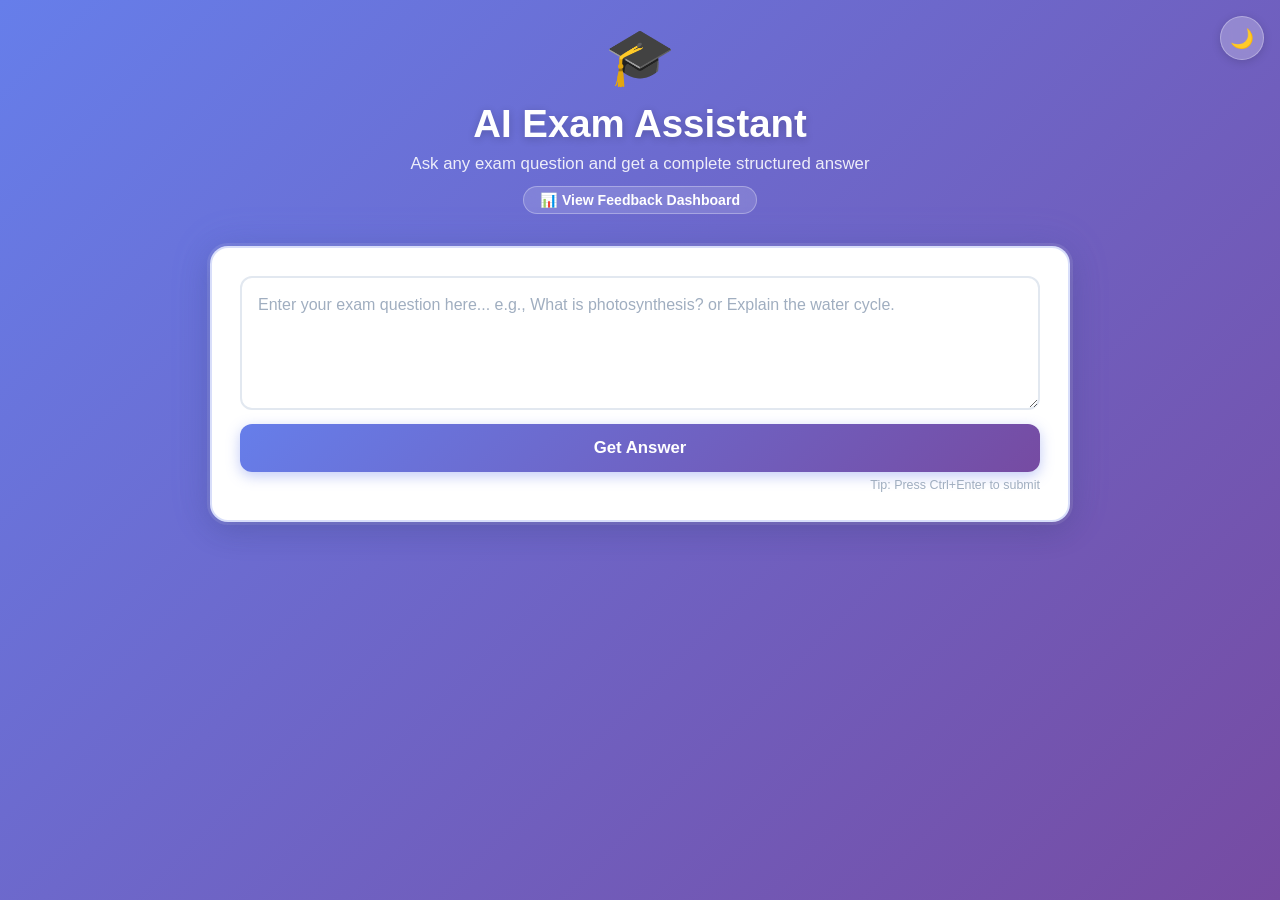
==== commit 133c78e6: "Add a system to save and view user feedback Introduces a POST /feedback endpoint to save user feedba" ====
--- a/templates/index.html
+++ b/templates/index.html
@@ -16,6 +16,7 @@
             <div class="logo">🎓</div>
             <h1>AI Exam Assistant</h1>
             <p class="subtitle">Ask any exam question and get a complete structured answer</p>
+            <a href="/feedback-view" class="dashboard-link">📊 View Feedback Dashboard</a>
         </header>
 
         <div class="input-section">
@@ -41,6 +42,23 @@
             </div>
             <div id="questionDisplay" class="question-display"></div>
             <div id="answerCards" class="answer-cards"></div>
+            <div id="examBadge" class="exam-badge hidden">
+                ✅ Recommended for exam preparation.
+            </div>
+
+            <div id="feedbackSection" class="feedback-section hidden">
+                <h3 class="feedback-title">💬 Was this answer helpful?</h3>
+                <div class="star-row" id="starRow">
+                    <span class="star" data-val="1">★</span>
+                    <span class="star" data-val="2">★</span>
+                    <span class="star" data-val="3">★</span>
+                    <span class="star" data-val="4">★</span>
+                    <span class="star" data-val="5">★</span>
+                </div>
+                <textarea id="feedbackText" class="feedback-input" placeholder="Share your thoughts or suggestions (optional)..." rows="3"></textarea>
+                <button class="feedback-btn" onclick="submitFeedback()">Submit Feedback</button>
+                <div id="feedbackThanks" class="feedback-thanks hidden">🎉 Thank you for your feedback!</div>
+            </div>
         </div>
     </div>
 
@@ -192,13 +210,67 @@
                 cardsContainer.innerHTML = `<div class="raw-answer">${formatContent(answerText)}</div>`;
             }
 
+            document.getElementById('examBadge').classList.remove('hidden');
+            resetFeedback();
+            document.getElementById('feedbackSection').classList.remove('hidden');
             document.getElementById('resultSection').classList.remove('hidden');
             document.getElementById('resultSection').scrollIntoView({ behavior: 'smooth' });
         }
 
         function clearResult() {
             hideResult();
+            document.getElementById('examBadge').classList.add('hidden');
+            document.getElementById('feedbackSection').classList.add('hidden');
             document.getElementById('questionInput').value = '';
+        }
+
+        let selectedRating = 0;
+
+        function resetFeedback() {
+            selectedRating = 0;
+            document.getElementById('feedbackText').value = '';
+            document.getElementById('feedbackThanks').classList.add('hidden');
+            document.querySelectorAll('.star').forEach(s => s.classList.remove('active', 'hovered'));
+        }
+
+        document.querySelectorAll('.star').forEach(star => {
+            star.addEventListener('mouseover', function () {
+                const val = +this.dataset.val;
+                document.querySelectorAll('.star').forEach(s => {
+                    s.classList.toggle('hovered', +s.dataset.val <= val);
+                });
+            });
+            star.addEventListener('mouseout', function () {
+                document.querySelectorAll('.star').forEach(s => s.classList.remove('hovered'));
+            });
+            star.addEventListener('click', function () {
+                selectedRating = +this.dataset.val;
+                document.querySelectorAll('.star').forEach(s => {
+                    s.classList.toggle('active', +s.dataset.val <= selectedRating);
+                });
+            });
+        });
+
+        async function submitFeedback() {
+            if (selectedRating === 0) {
+                alert('Please select a star rating before submitting.');
+                return;
+            }
+            const comment = document.getElementById('feedbackText').value.trim();
+            const question = document.getElementById('questionDisplay').textContent.replace('❓ ', '').trim();
+
+            try {
+                await fetch('/feedback', {
+                    method: 'POST',
+                    headers: { 'Content-Type': 'application/json' },
+                    body: JSON.stringify({ rating: selectedRating, comment, question })
+                });
+            } catch (e) {}
+
+            document.getElementById('feedbackThanks').classList.remove('hidden');
+            const btn = document.querySelector('.feedback-btn');
+            btn.disabled = true;
+            btn.style.opacity = '0.5';
         }
 
         function setLoading(loading) {
--- a/static/style.css
+++ b/static/style.css
@@ -124,6 +124,25 @@
     opacity: 0.88;
 }
 
+.dashboard-link {
+    display: inline-block;
+    margin-top: 12px;
+    color: white;
+    font-size: 0.88rem;
+    font-weight: 600;
+    text-decoration: none;
+    background: rgba(255,255,255,0.15);
+    border: 1.5px solid rgba(255,255,255,0.3);
+    border-radius: 20px;
+    padding: 5px 16px;
+    backdrop-filter: blur(6px);
+    transition: background 0.2s;
+}
+
+.dashboard-link:hover {
+    background: rgba(255,255,255,0.25);
+}
+
 .input-section {
     background: var(--card-bg);
     border-radius: 18px;
@@ -377,6 +396,129 @@
 .color-teal .card-header { background: linear-gradient(135deg, #b2f5ea, #e6fffa); color: #1d4044; border-bottom: 3px solid #81e6d9; }
 .color-teal { border-color: #81e6d9; box-shadow: 0 2px 10px rgba(56,178,172,0.12); }
 
+/* Feedback section */
+.feedback-section {
+    margin-top: 24px;
+    background: var(--card-bg);
+    border: 2px solid var(--card-border);
+    border-radius: 16px;
+    padding: 24px 26px;
+    text-align: center;
+    transition: background 0.3s;
+}
+
+.feedback-title {
+    font-size: 1.05rem;
+    font-weight: 700;
+    color: var(--heading-text);
+    margin-bottom: 16px;
+}
+
+.star-row {
+    display: flex;
+    justify-content: center;
+    gap: 10px;
+    margin-bottom: 16px;
+}
+
+.star {
+    font-size: 2rem;
+    cursor: pointer;
+    color: #d1d5db;
+    transition: color 0.15s, transform 0.15s;
+    user-select: none;
+}
+
+.star.hovered,
+.star.active {
+    color: #f59e0b;
+    transform: scale(1.2);
+}
+
+.feedback-input {
+    width: 100%;
+    border: 2px solid var(--input-border);
+    border-radius: 10px;
+    padding: 12px 14px;
+    font-size: 0.93rem;
+    font-family: inherit;
+    color: var(--input-text);
+    background: var(--card-bg);
+    resize: vertical;
+    outline: none;
+    margin-bottom: 14px;
+    transition: border-color 0.2s, background 0.3s, color 0.3s;
+    line-height: 1.6;
+}
+
+.feedback-input:focus {
+    border-color: var(--input-focus);
+    box-shadow: 0 0 0 3px rgba(102,126,234,0.15);
+}
+
+.feedback-input::placeholder {
+    color: var(--placeholder);
+}
+
+.feedback-btn {
+    background: linear-gradient(135deg, #667eea 0%, #764ba2 100%);
+    color: white;
+    border: none;
+    border-radius: 10px;
+    padding: 11px 32px;
+    font-size: 0.95rem;
+    font-weight: 600;
+    cursor: pointer;
+    transition: transform 0.15s, box-shadow 0.15s, opacity 0.15s;
+    box-shadow: 0 4px 12px rgba(102,126,234,0.35);
+}
+
+.feedback-btn:hover:not(:disabled) {
+    transform: translateY(-2px);
+    box-shadow: 0 6px 18px rgba(102,126,234,0.45);
+}
+
+.feedback-thanks {
+    margin-top: 14px;
+    font-size: 1rem;
+    font-weight: 700;
+    color: #276749;
+    background: linear-gradient(135deg, #f0fff4, #c6f6d5);
+    border: 2px solid #9ae6b4;
+    border-radius: 10px;
+    padding: 12px 18px;
+    transition: background 0.3s, color 0.3s;
+}
+
+body.dark .feedback-thanks {
+    background: linear-gradient(135deg, #1a3a2a, #1d4731);
+    border-color: #276749;
+    color: #9ae6b4;
+}
+
+/* Exam badge */
+.exam-badge {
+    margin-top: 28px;
+    text-align: center;
+    font-size: 1rem;
+    font-weight: 700;
+    color: #276749;
+    background: linear-gradient(135deg, #f0fff4, #c6f6d5);
+    border: 2px solid #9ae6b4;
+    border-radius: 12px;
+    padding: 14px 20px;
+    letter-spacing: 0.02em;
+    box-shadow: 0 2px 10px rgba(72,187,120,0.15);
+    transition: background 0.3s, color 0.3s;
+}
+
+body.dark .exam-badge {
+    background: linear-gradient(135deg, #1a3a2a, #1d4731);
+    border-color: #276749;
+    color: #9ae6b4;
+    box-shadow: 0 2px 10px rgba(72,187,120,0.08);
+}
+
 /* Hint text */
 .input-section::after {
     content: 'Tip: Press Ctrl+Enter to submit';
